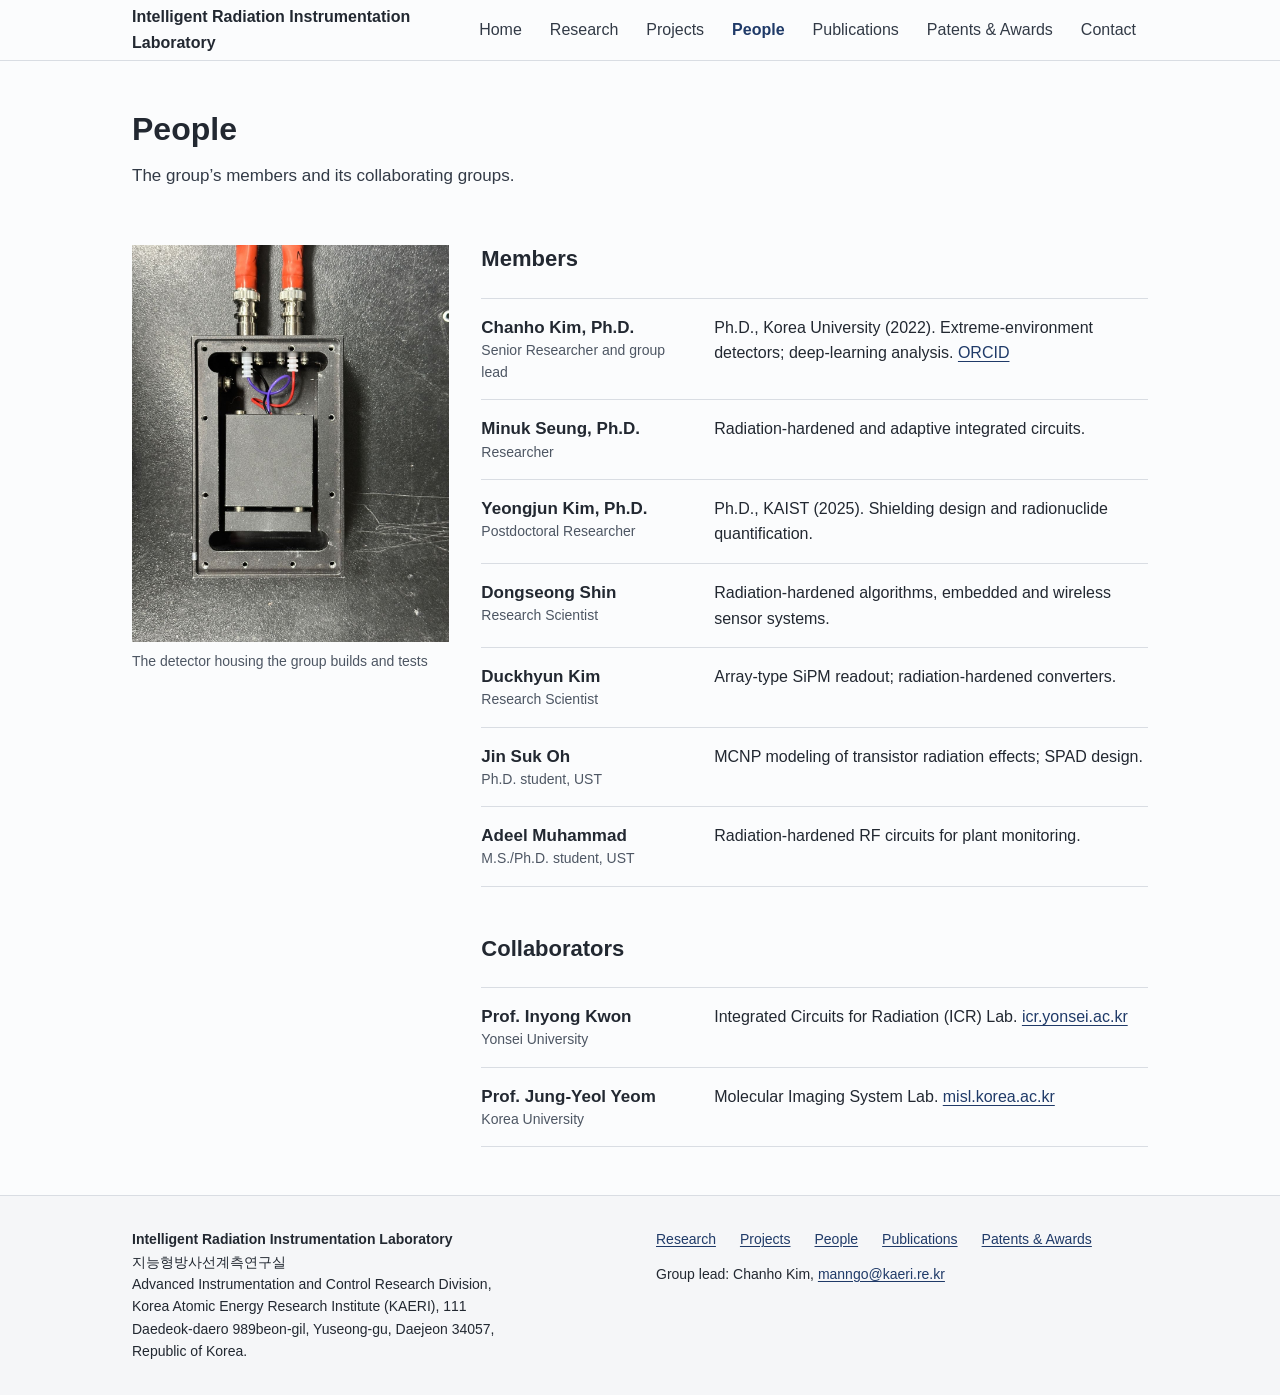
==== people.html @ 73b37523 "Publish Intelligent Radiation Instrumentation Laboratory site" ====
<!doctype html>
<html lang="en">
<head>
<meta charset="utf-8">
<meta name="viewport" content="width=device-width, initial-scale=1">
<title>People | Intelligent Radiation Instrumentation Laboratory</title>
<meta name="description" content="Members and collaborators of the Intelligent Radiation Instrumentation Laboratory at KAERI.">
<link rel="stylesheet" href="inner.css">
</head>
<body>
<a class="skip" href="#main">Skip to content</a>
<header class="nav"><div class="container"><div class="nav__in"><a class="wm" href="index.html" aria-label="Intelligent Radiation Instrumentation Laboratory, home"><span class="wm__s">IRIL</span><span class="wm__l">Intelligent Radiation Instrumentation Laboratory</span></a><details class="menu" open><summary>Menu</summary><ul><li><a href="index.html">Home</a></li><li><a href="research.html">Research</a></li><li><a href="projects.html">Projects</a></li><li><a href="people.html" aria-current="page">People</a></li><li><a href="publications.html">Publications</a></li><li><a href="patents-awards.html">Patents &amp; Awards</a></li><li><a href="contact.html">Contact</a></li></ul></details></div></div></header>
<main id="main">
<section class="pagehead container"><h1>People</h1><p class="lead">The group&rsquo;s members and its collaborating groups.</p></section>
<section class="sec"><div class="container g12">
<figure class="fig a1-4"><div class="slot slot--45" data-slot="detector" data-alt="Detector housing"><img src="assets/detector-box.jpg" width="1080" height="1440" alt="A black aluminum detector housing seen from above with two red-sleeved BNC cables entering at the top" ></div>
<figcaption class="cap">The detector housing the group builds and tests</figcaption></figure>
<div class="b5-12"><h2>Members</h2>
<ul class="rows" style="margin-top: var(--space-lg)">
<li class="person"><div class="r1"><h3>Chanho Kim, Ph.D.</h3><p class="role">Senior Researcher and group lead</p></div><p class="r2">Ph.D., Korea University (2022). Extreme-environment detectors; deep-learning analysis. <a href='https://orcid.org/0000-0003-0146-1960'>ORCID</a></p></li>
<li class="person"><div class="r1"><h3>Minuk Seung, Ph.D.</h3><p class="role">Researcher</p></div><p class="r2">Radiation-hardened and adaptive integrated circuits.</p></li>
<li class="person"><div class="r1"><h3>Yeongjun Kim, Ph.D.</h3><p class="role">Postdoctoral Researcher</p></div><p class="r2">Ph.D., KAIST (2025). Shielding design and radionuclide quantification.</p></li>
<li class="person"><div class="r1"><h3>Dongseong Shin</h3><p class="role">Research Scientist</p></div><p class="r2">Radiation-hardened algorithms, embedded and wireless sensor systems.</p></li>
<li class="person"><div class="r1"><h3>Duckhyun Kim</h3><p class="role">Research Scientist</p></div><p class="r2">Array-type SiPM readout; radiation-hardened converters.</p></li>
<li class="person"><div class="r1"><h3>Jin Suk Oh</h3><p class="role">Ph.D. student, UST</p></div><p class="r2">MCNP modeling of transistor radiation effects; SPAD design.</p></li>
<li class="person"><div class="r1"><h3>Adeel Muhammad</h3><p class="role">M.S./Ph.D. student, UST</p></div><p class="r2">Radiation-hardened RF circuits for plant monitoring.</p></li>
</ul>
<h2 style="margin-top: var(--space-2xl)">Collaborators</h2>
<ul class="rows" style="margin-top: var(--space-lg)">
<li class="person"><div class="r1"><h3>Prof. Inyong Kwon</h3><p class="role">Yonsei University</p></div><p class="r2">Integrated Circuits for Radiation (ICR) Lab. <a href='https://icr.yonsei.ac.kr'>icr.yonsei.ac.kr</a></p></li>
<li class="person"><div class="r1"><h3>Prof. Jung-Yeol Yeom</h3><p class="role">Korea University</p></div><p class="r2">Molecular Imaging System Lab. <a href='http://misl.korea.ac.kr'>misl.korea.ac.kr</a></p></li>
</ul></div></div></section>

</main>
<footer class="foot"><div class="container foot__in"><div><p class="name">Intelligent Radiation Instrumentation Laboratory</p><p lang="ko">지능형방사선계측연구실</p><p>Advanced Instrumentation and Control Research Division, Korea Atomic Energy Research Institute (KAERI), 111 Daedeok-daero 989beon-gil, Yuseong-gu, Daejeon 34057, Republic of Korea.</p></div><div><ul><li><a href="research.html">Research</a></li><li><a href="projects.html">Projects</a></li><li><a href="people.html">People</a></li><li><a href="publications.html">Publications</a></li><li><a href="patents-awards.html">Patents &amp; Awards</a></li></ul><p>Group lead: Chanho Kim, <a href="mailto:manngo@kaeri.re.kr">manngo@kaeri.re.kr</a></p></div></div></footer>
<script src="site.js"></script>

</body>
</html>
---- inner.css ----
/* Hallmark · shape: app screen · genre: modern-minimal · theme: plain university lab page (by request, stamped as app screen because every page is an information page of lists, captions and records) · job: hire · draw: manual
 * Hallmark · exemption: the Floor items on theme, first-screen composition, accent usage and display type are waived by the owner request for a calm, ordinary lab site (light ground, one navy link color, 32px page titles, system sans, no motion, no cards, no shadows, no slogan). Contrast, focus, factual and no-overflow items still hold.
 * Hallmark · exemption: photographs and CAD models are shown in their original color, with no filter or overlay
 * Hallmark · note: the full title of the 2026 paper is a quotation, kept whole in a code element with inherited type so the buzzword check, which cannot be waived, skips a cited title it must not shorten
 * Hallmark · dismissed 58 · the screens of 86 to 125 words are plain list rows, captions and reference text on a lab site the owner wants informative and ordinary, each section is one object with its figure
 * Hallmark · dismissed 77 · the inner pages are short directories of three or four sections by nature, a roster and a contact record, so they hold no landing page sections */
:root {
  color-scheme: light;
  --space-3xs: 2px; --space-2xs: 4px; --space-xs: 8px; --space-sm: 12px; --space-md: 16px; --space-lg: 24px; --space-xl: 32px; --space-2xl: 48px; --space-3xl: 64px; --space-4xl: 96px;
  --text-xs: 0.8125rem; --text-sm: 0.875rem; --text-md: 1rem; --text-lg: 1.125rem; --text-xl: 1.375rem; --text-2xl: 2rem;
  --text-page: 2rem; --text-section: 1.375rem; --text-title: 1.0625rem; --text-lead: 1.0625rem;
  --dur-micro: 0ms;
  --container: 1080px; --gutter: 32px; --gap-columns: 32px; --section-gap: 56px;
  --z-base: 1; --z-dropdown: 100; --z-toast: 500;
  --color-paper: #fbfcfd; --color-paper-2: #f5f6f8; --color-paper-3: #f5f6f8; --color-paper-fit: #fbfcfd;
  --color-ink: #222831; --color-ink-2: #323a46; --color-muted: #4d5663;
  --color-rule: #d9dde3; --color-rule-2: #b9c0ca;
  --color-accent: #1f3a68; --color-focus: #1f3a68;
  --font-display: "Segoe UI", "Helvetica Neue", Arial, "Malgun Gothic", sans-serif; --font-body: var(--font-display);
  --radius-card: 0; --rule-hair: 1px;
}

*, *::before, *::after { box-sizing: border-box; }
html, body { overflow-x: clip; }
body { margin: 0; background: var(--color-paper); color: var(--color-ink); font-family: var(--font-body); font-size: var(--text-md); line-height: 1.6; }
:focus-visible { outline: 2px solid var(--color-focus); outline-offset: 2px; }
a { color: var(--color-accent); text-decoration-thickness: 1px; text-underline-offset: 0.16em; }
h1, h2, h3 { margin: 0; font-family: var(--font-display); font-weight: 600; line-height: 1.3; color: var(--color-ink); overflow-wrap: break-word; min-width: 0; }
h1 { font-size: var(--text-page); } h2 { font-size: var(--text-section); } h3 { font-size: var(--text-title); }
.lead { font-size: var(--text-lead); line-height: 1.55; max-width: 62ch; color: var(--color-ink-2); }
p { margin: 0; }
p:not([class]) { max-width: 70ch; }
img { max-width: 100%; height: auto; display: block; }
[hidden] { display: none !important; }
.container { width: 100%; max-width: var(--container); margin-inline: auto; padding-inline: var(--gutter); }
[data-slot] { position: relative; overflow: hidden; background: var(--color-paper-2); }
[data-slot] > img { position: absolute; inset: 0; width: 100%; height: 100%; object-fit: cover; }
[data-slot].slot--fit { background: var(--color-paper-fit); }
[data-slot].slot--fit > img { object-fit: contain; }
@media (max-width: 40rem) { :root { --gutter: 16px; --gap-columns: 16px; --section-gap: 40px; } }

body { display: flex; flex-direction: column; min-height: 100dvh; }
main { flex: 1; padding-bottom: var(--space-2xl); }
.skip { position: absolute; left: var(--space-md); top: -100px; z-index: var(--z-toast); padding: var(--space-xs) var(--space-md); background: var(--color-paper); border: 1px solid var(--color-accent); }
.skip:focus-visible { top: var(--space-md); }
.g12 { display: grid; grid-template-columns: repeat(12, minmax(0, 1fr)); column-gap: var(--gap-columns); row-gap: var(--space-lg); }
.a1-5 { grid-column: 1 / span 5; } .a1-6 { grid-column: 1 / span 6; } .a1-7 { grid-column: 1 / span 7; } .a1-4 { grid-column: 1 / span 4; }
.b5-12 { grid-column: 5 / -1; } .b6-12 { grid-column: 6 / -1; } .b7-12 { grid-column: 7 / -1; } .b8-12 { grid-column: 8 / -1; }
.v-mid { align-self: start; }
@media (max-width: 50rem) { .g12 > * { grid-column: 1 / -1; } }
.sec { padding-block: var(--section-gap) 0; }
.sec + .sec { border-top: 1px solid var(--color-rule); margin-top: var(--section-gap); }
.band { margin-top: var(--section-gap); border-top: 1px solid var(--color-rule); padding-block: var(--section-gap) 0; }
.head { display: grid; gap: var(--space-sm); align-content: start; }
.pagehead { padding-block: var(--space-2xl) 0; display: grid; gap: var(--space-sm); }
.pagehead + .sec { margin-top: 0; }

.nav { border-bottom: 1px solid var(--color-rule); position: relative; }
.nav__in { display: flex; align-items: center; justify-content: space-between; gap: var(--space-lg); min-height: 60px; }
.wm { font-weight: 600; text-decoration: none; color: var(--color-ink); }
.wm__l { display: none; }
.menu summary { list-style: none; cursor: pointer; min-height: 44px; display: inline-flex; align-items: center; padding-inline: var(--space-md); border: 1px solid var(--color-rule-2); }
.menu summary::-webkit-details-marker { display: none; }
.menu ul { list-style: none; margin: 0; padding: var(--space-xs); position: absolute; right: var(--gutter); left: var(--gutter); top: 100%; z-index: var(--z-dropdown); background: var(--color-paper); border: 1px solid var(--color-rule); }
.menu a { display: flex; align-items: center; min-height: 44px; padding-inline: var(--space-md); text-decoration: none; color: var(--color-ink-2); }
.menu a:hover { text-decoration: underline; }
.menu a[aria-current="page"] { color: var(--color-accent); font-weight: 600; }
@media (min-width: 62rem) {
  .menu summary { display: none; }
  .menu ul { position: static; display: flex; gap: var(--space-2xs); padding: 0; background: none; border: 0; }
  .menu a { padding-inline: var(--space-sm); }
}
@media (min-width: 72rem) { .wm__s { display: none; } .wm__l { display: inline; } }

.t-person { font-weight: 600; color: var(--color-ink); }
.m { font-variant-numeric: tabular-nums; color: var(--color-muted); }
.cap { margin-top: var(--space-xs); font-size: var(--text-sm); color: var(--color-muted); max-width: 62ch; }
.actions { display: flex; flex-wrap: wrap; gap: var(--space-sm); }

.hero { padding-block: var(--space-2xl) 0; }
.hero__grid { display: grid; grid-template-columns: minmax(0, 5fr) minmax(0, 6fr); gap: var(--space-2xl); align-items: start; }
.hero__text { display: grid; gap: var(--space-md); }
.hero__aff { color: var(--color-muted); }
@media (max-width: 50rem) { .hero__grid { grid-template-columns: minmax(0, 1fr); gap: var(--space-lg); } }
.slot { aspect-ratio: 4 / 3; }
.slot--45 { aspect-ratio: 4 / 5; }
.slot--wide { aspect-ratio: 16 / 7; }
.fig { margin: 0; min-width: 0; }
.chart { margin: 0; border: 1px solid var(--color-rule); padding: var(--space-md); background: var(--color-paper); }

.panels { display: grid; grid-template-columns: repeat(6, minmax(0, 1fr)); gap: var(--space-lg) var(--gap-columns); }
.panels > * { grid-column: span 2; display: grid; gap: var(--space-2xs); align-content: start; }
.panels--2 > * { grid-column: span 3; }
.panels--1 { grid-template-columns: minmax(0, 1fr); }
.panels--1 > * { grid-column: auto; }
.panels > .w3 { grid-column: span 3; }
@media (max-width: 50rem) { .panels > *, .panels > .w3 { grid-column: 1 / -1; } }

.rows { list-style: none; margin: 0; padding: 0; border-top: 1px solid var(--color-rule); }
.rows > li { display: grid; grid-template-columns: repeat(12, minmax(0, 1fr)); column-gap: var(--gap-columns); row-gap: var(--space-2xs); padding-block: var(--space-md); border-bottom: 1px solid var(--color-rule); align-items: baseline; }
.rows .r1 { grid-column: 1 / span 6; } .rows .r2 { grid-column: 7 / span 3; } .rows .r3 { grid-column: 10 / -1; }
@media (max-width: 50rem) { .rows > li > * { grid-column: 1 / -1 !important; } }
.person .r1 { grid-column: 1 / span 4; } .person .r2 { grid-column: 5 / span 8; }
.role { font-size: var(--text-sm); color: var(--color-muted); }

.trail { list-style: none; margin: 0; padding: 0; display: grid; gap: var(--space-md); }
.trail > li { display: grid; grid-template-columns: 6rem minmax(0, 1fr); gap: var(--space-md); }
@media (max-width: 40rem) { .trail > li { grid-template-columns: minmax(0, 1fr); gap: var(--space-3xs); } }
.trail p { max-width: 70ch; }

.facts { margin: 0; display: grid; }
.facts > div { display: grid; grid-template-columns: 8rem minmax(0, 1fr); gap: var(--space-md); padding-block: var(--space-xs); border-top: 1px solid var(--color-rule); }
.facts dt { font-size: var(--text-sm); color: var(--color-muted); }
.facts dd { margin: 0; }
.proj { display: grid; gap: var(--space-md); align-content: start; }
.reading { font-size: var(--text-xl); font-weight: 600; }
.unit { margin-left: var(--space-xs); font-size: var(--text-sm); color: var(--color-muted); }
@media (max-width: 40rem) { .facts > div { grid-template-columns: minmax(0, 1fr); gap: 0; } }
.pl { list-style: none; margin: 0; padding: 0; display: grid; gap: var(--space-xs); }
.pl li { display: grid; grid-template-columns: 3.5rem minmax(0, 1fr); gap: var(--space-sm); }

.tbl { width: 100%; border-collapse: collapse; }
.tbl th { text-align: left; font-size: var(--text-sm); font-weight: 600; color: var(--color-muted); padding: var(--space-xs) var(--space-md) var(--space-xs) 0; border-bottom: 1px solid var(--color-rule-2); }
.tbl td { padding: var(--space-sm) var(--space-md) var(--space-sm) 0; border-bottom: 1px solid var(--color-rule); vertical-align: top; }
@media (max-width: 50rem) { .tbl, .tbl tbody, .tbl tr, .tbl td { display: block; } .tbl thead { display: none; } .tbl tr { padding-block: var(--space-sm); border-bottom: 1px solid var(--color-rule); } .tbl td { border: 0; padding: var(--space-3xs) 0; } .tbl td[data-l]::before { content: attr(data-l) ": "; color: var(--color-muted); font-size: var(--text-sm); } }
.yr { display: grid; grid-template-columns: 5rem minmax(0, 1fr); gap: var(--space-lg); padding-block: var(--space-md); border-top: 1px solid var(--color-rule); }
.yr ul { list-style: none; margin: 0; padding: 0; display: grid; gap: var(--space-sm); }
.yr li { max-width: 80ch; }
@media (max-width: 40rem) { .yr { grid-template-columns: minmax(0, 1fr); gap: var(--space-2xs); } }
.sub { margin-top: var(--space-3xl); }
.sub:first-child { margin-top: 0; }
.sub h2 { margin-bottom: var(--space-md); }

.foot { border-top: 1px solid var(--color-rule); background: var(--color-paper-2); padding-block: var(--space-xl); font-size: var(--text-sm); }
.foot__in { display: grid; grid-template-columns: minmax(0, 1fr) minmax(0, 1fr); gap: var(--space-xl); }
.foot p { max-width: 50ch; }
.foot ul { list-style: none; margin: 0 0 var(--space-sm); padding: 0; display: flex; flex-wrap: wrap; gap: var(--space-2xs) var(--space-lg); }
.foot .name { font-weight: 600; color: var(--color-ink); }
@media (max-width: 50rem) { .foot__in { grid-template-columns: minmax(0, 1fr); } }
code { font: inherit; color: inherit; }
.slot--tall { aspect-ratio: 3 / 4; }
.menu a { white-space: nowrap; }
.wm { min-width: 0; }
h1, h2, h3 { text-wrap: balance; }
::selection { background: var(--color-rule); }
html { scrollbar-color: var(--color-rule-2) var(--color-paper); }
a:active, .menu summary:active { color: var(--color-ink); }
[data-slot].slot--fit { background: var(--color-paper); } [data-slot].slot--fit > img { mix-blend-mode: multiply; }
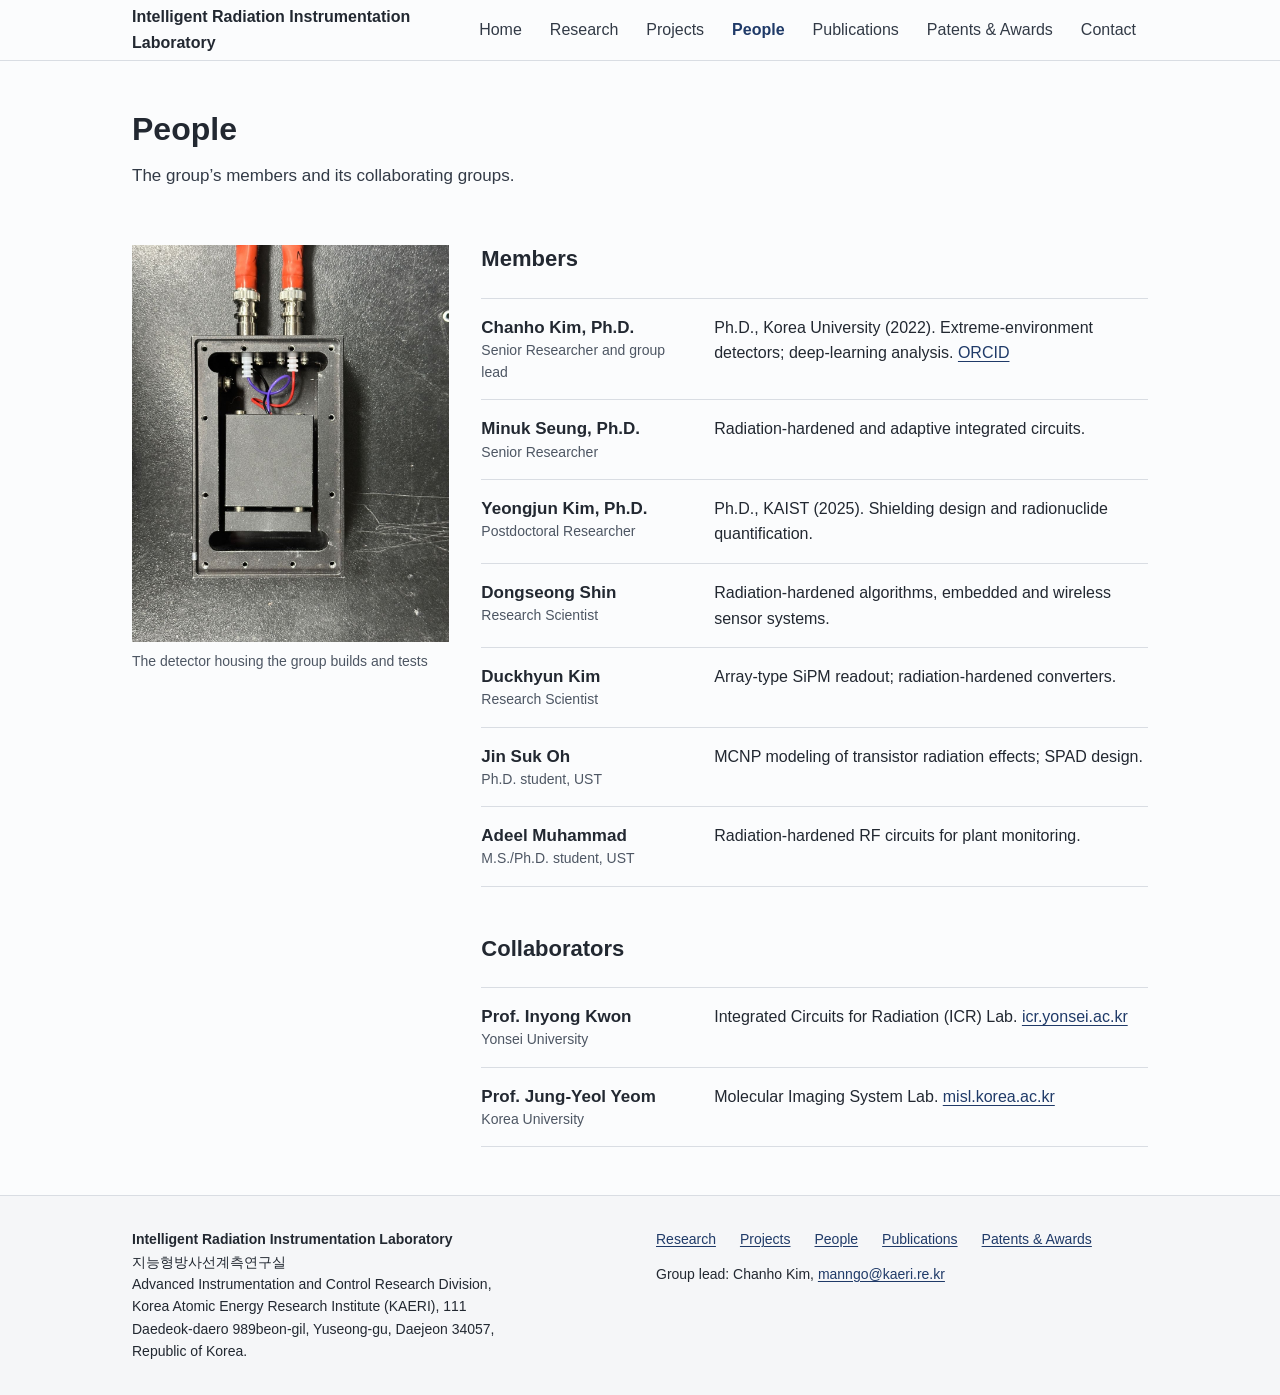
==== commit edb40499: "Update member title" ====
--- a/people.html
+++ b/people.html
@@ -18,7 +18,7 @@
 <div class="b5-12"><h2>Members</h2>
 <ul class="rows" style="margin-top: var(--space-lg)">
 <li class="person"><div class="r1"><h3>Chanho Kim, Ph.D.</h3><p class="role">Senior Researcher and group lead</p></div><p class="r2">Ph.D., Korea University (2022). Extreme-environment detectors; deep-learning analysis. <a href='https://orcid.org/0000-0003-0146-1960'>ORCID</a></p></li>
-<li class="person"><div class="r1"><h3>Minuk Seung, Ph.D.</h3><p class="role">Researcher</p></div><p class="r2">Radiation-hardened and adaptive integrated circuits.</p></li>
+<li class="person"><div class="r1"><h3>Minuk Seung, Ph.D.</h3><p class="role">Senior Researcher</p></div><p class="r2">Radiation-hardened and adaptive integrated circuits.</p></li>
 <li class="person"><div class="r1"><h3>Yeongjun Kim, Ph.D.</h3><p class="role">Postdoctoral Researcher</p></div><p class="r2">Ph.D., KAIST (2025). Shielding design and radionuclide quantification.</p></li>
 <li class="person"><div class="r1"><h3>Dongseong Shin</h3><p class="role">Research Scientist</p></div><p class="r2">Radiation-hardened algorithms, embedded and wireless sensor systems.</p></li>
 <li class="person"><div class="r1"><h3>Duckhyun Kim</h3><p class="role">Research Scientist</p></div><p class="r2">Array-type SiPM readout; radiation-hardened converters.</p></li>
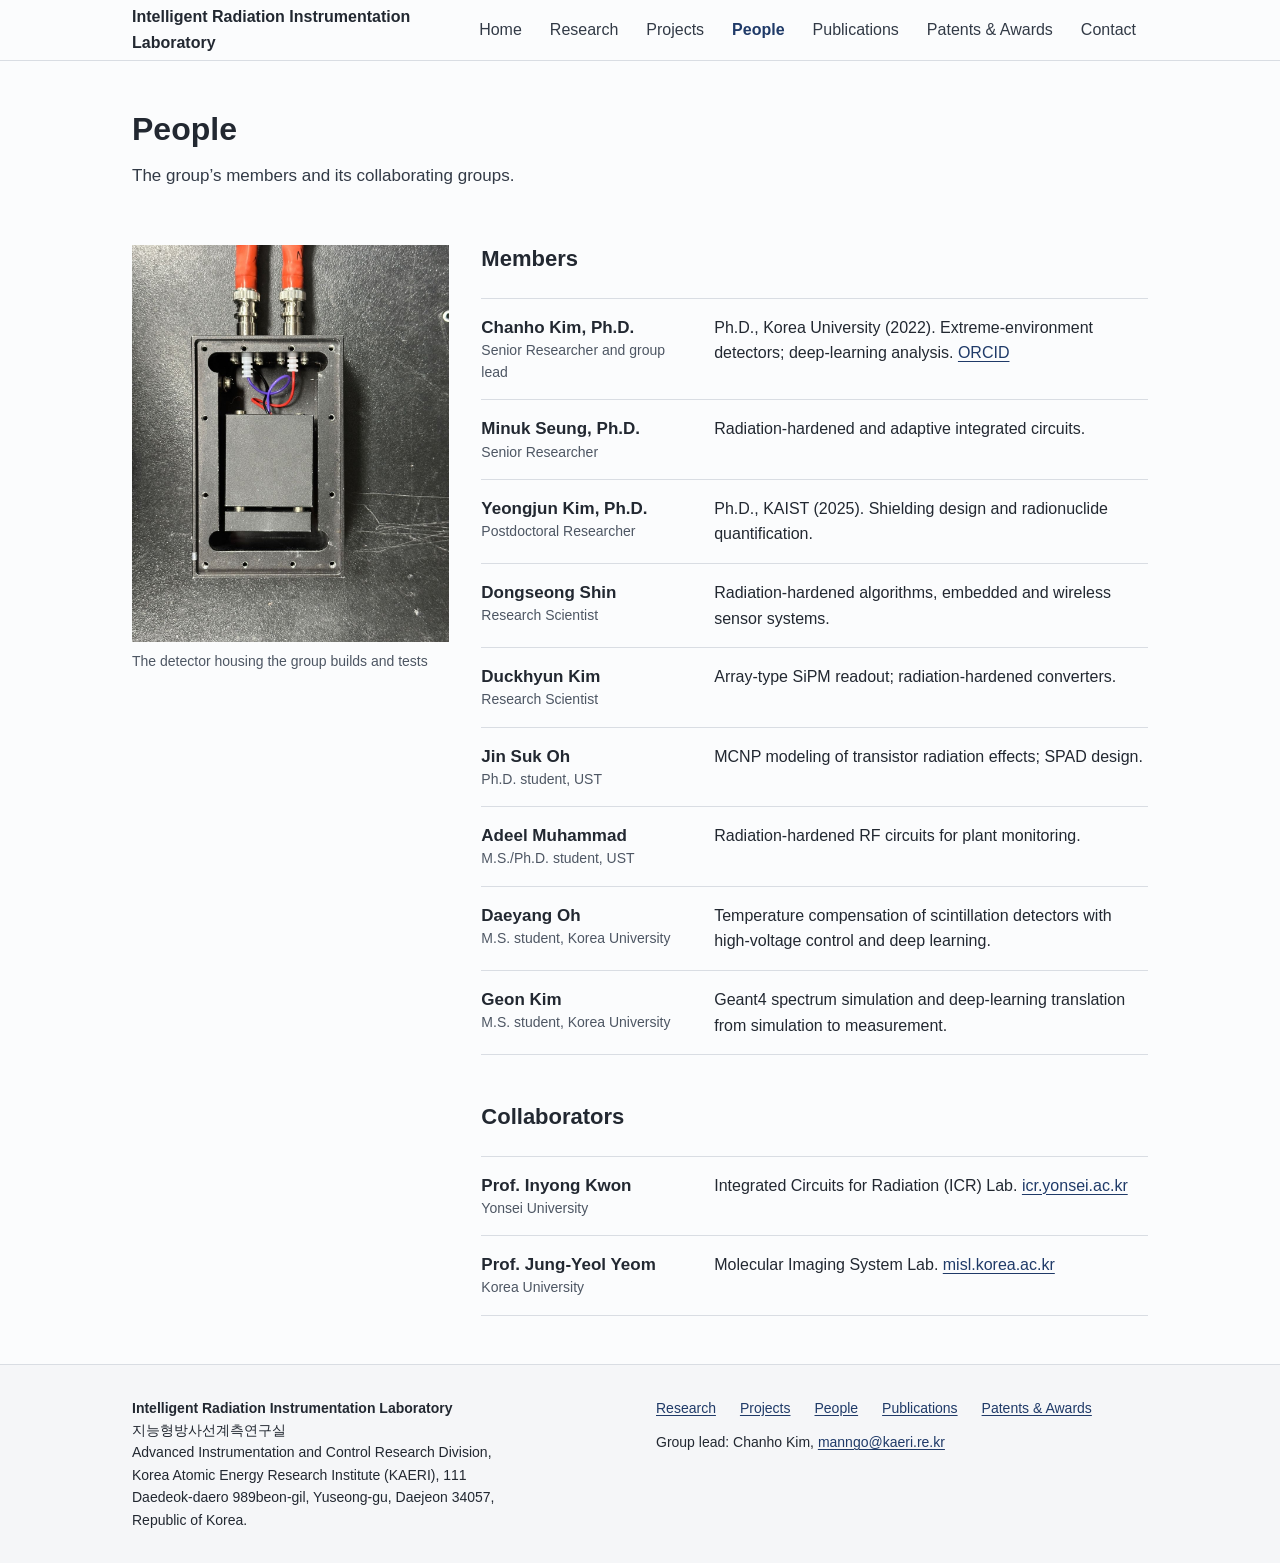
==== commit 4e17ac00: "Add graduate students" ====
--- a/people.html
+++ b/people.html
@@ -24,6 +24,8 @@
 <li class="person"><div class="r1"><h3>Duckhyun Kim</h3><p class="role">Research Scientist</p></div><p class="r2">Array-type SiPM readout; radiation-hardened converters.</p></li>
 <li class="person"><div class="r1"><h3>Jin Suk Oh</h3><p class="role">Ph.D. student, UST</p></div><p class="r2">MCNP modeling of transistor radiation effects; SPAD design.</p></li>
 <li class="person"><div class="r1"><h3>Adeel Muhammad</h3><p class="role">M.S./Ph.D. student, UST</p></div><p class="r2">Radiation-hardened RF circuits for plant monitoring.</p></li>
+<li class="person"><div class="r1"><h3>Daeyang Oh</h3><p class="role">M.S. student, Korea University</p></div><p class="r2">Temperature compensation of scintillation detectors with high-voltage control and deep learning.</p></li>
+<li class="person"><div class="r1"><h3>Geon Kim</h3><p class="role">M.S. student, Korea University</p></div><p class="r2">Geant4 spectrum simulation and deep-learning translation from simulation to measurement.</p></li>
 </ul>
 <h2 style="margin-top: var(--space-2xl)">Collaborators</h2>
 <ul class="rows" style="margin-top: var(--space-lg)">
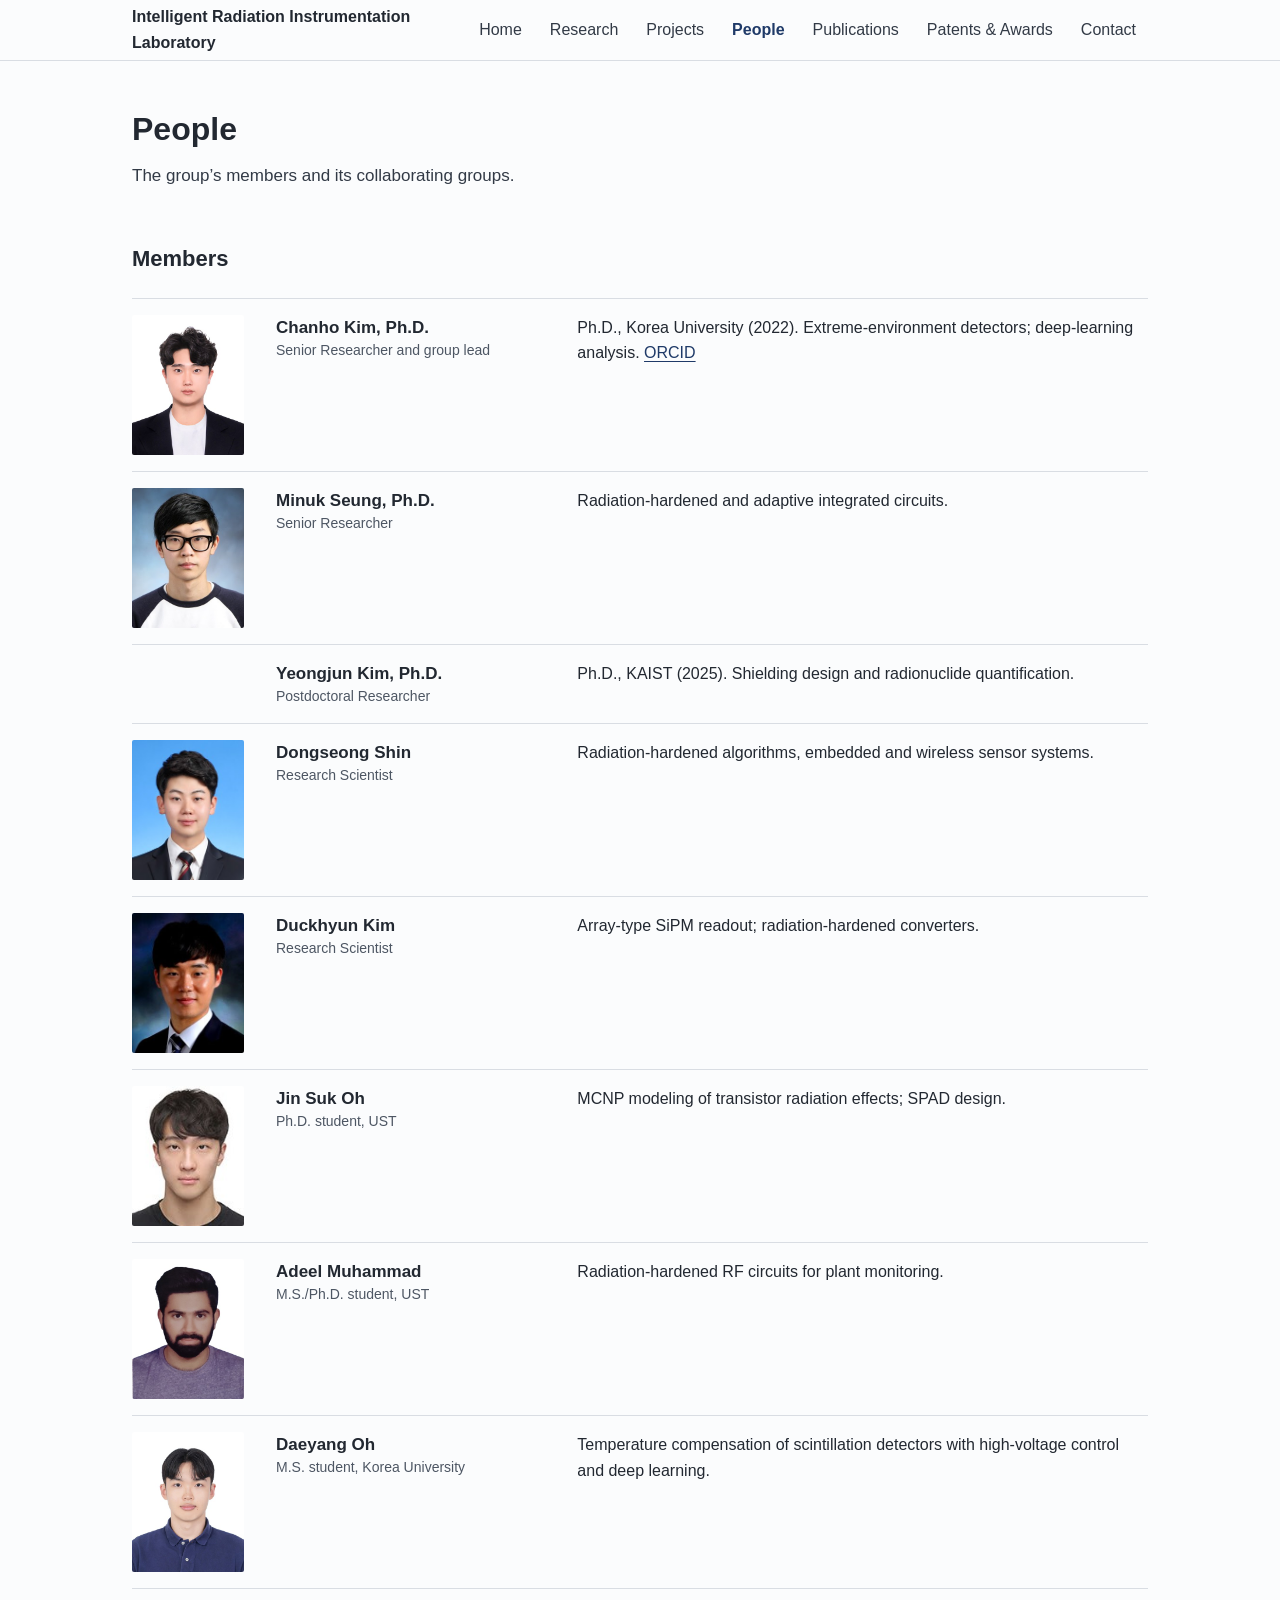
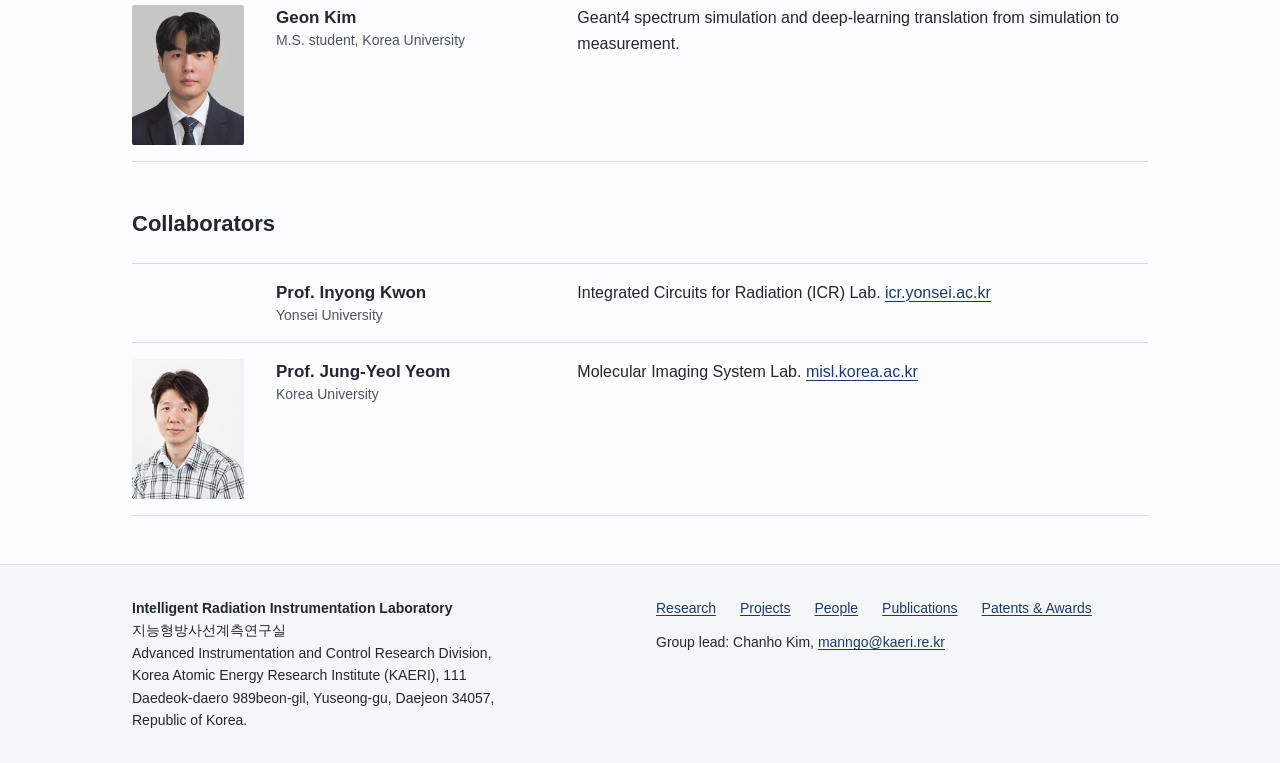
==== commit 022251dd: "Add member photos and enclosure photograph" ====
--- a/people.html
+++ b/people.html
@@ -13,24 +13,22 @@
 <main id="main">
 <section class="pagehead container"><h1>People</h1><p class="lead">The group&rsquo;s members and its collaborating groups.</p></section>
 <section class="sec"><div class="container g12">
-<figure class="fig a1-4"><div class="slot slot--45" data-slot="detector" data-alt="Detector housing"><img src="assets/detector-box.jpg" width="1080" height="1440" alt="A black aluminum detector housing seen from above with two red-sleeved BNC cables entering at the top" ></div>
-<figcaption class="cap">The detector housing the group builds and tests</figcaption></figure>
-<div class="b5-12"><h2>Members</h2>
+<div class="a1-12"><h2>Members</h2>
 <ul class="rows" style="margin-top: var(--space-lg)">
-<li class="person"><div class="r1"><h3>Chanho Kim, Ph.D.</h3><p class="role">Senior Researcher and group lead</p></div><p class="r2">Ph.D., Korea University (2022). Extreme-environment detectors; deep-learning analysis. <a href='https://orcid.org/0000-0003-0146-1960'>ORCID</a></p></li>
-<li class="person"><div class="r1"><h3>Minuk Seung, Ph.D.</h3><p class="role">Senior Researcher</p></div><p class="r2">Radiation-hardened and adaptive integrated circuits.</p></li>
-<li class="person"><div class="r1"><h3>Yeongjun Kim, Ph.D.</h3><p class="role">Postdoctoral Researcher</p></div><p class="r2">Ph.D., KAIST (2025). Shielding design and radionuclide quantification.</p></li>
-<li class="person"><div class="r1"><h3>Dongseong Shin</h3><p class="role">Research Scientist</p></div><p class="r2">Radiation-hardened algorithms, embedded and wireless sensor systems.</p></li>
-<li class="person"><div class="r1"><h3>Duckhyun Kim</h3><p class="role">Research Scientist</p></div><p class="r2">Array-type SiPM readout; radiation-hardened converters.</p></li>
-<li class="person"><div class="r1"><h3>Jin Suk Oh</h3><p class="role">Ph.D. student, UST</p></div><p class="r2">MCNP modeling of transistor radiation effects; SPAD design.</p></li>
-<li class="person"><div class="r1"><h3>Adeel Muhammad</h3><p class="role">M.S./Ph.D. student, UST</p></div><p class="r2">Radiation-hardened RF circuits for plant monitoring.</p></li>
-<li class="person"><div class="r1"><h3>Daeyang Oh</h3><p class="role">M.S. student, Korea University</p></div><p class="r2">Temperature compensation of scintillation detectors with high-voltage control and deep learning.</p></li>
-<li class="person"><div class="r1"><h3>Geon Kim</h3><p class="role">M.S. student, Korea University</p></div><p class="r2">Geant4 spectrum simulation and deep-learning translation from simulation to measurement.</p></li>
+<li class="person"><img class="pph" src="assets/people/chanho-kim.jpg" alt="Portrait of Chanho Kim, Ph.D." loading="lazy"><div class="pbody"><div class="r1"><h3>Chanho Kim, Ph.D.</h3><p class="role">Senior Researcher and group lead</p></div><p class="r2">Ph.D., Korea University (2022). Extreme-environment detectors; deep-learning analysis. <a href='https://orcid.org/0000-0003-0146-1960'>ORCID</a></p></div></li>
+<li class="person"><img class="pph" src="assets/people/minuk-seung.jpg" alt="Portrait of Minuk Seung, Ph.D." loading="lazy"><div class="pbody"><div class="r1"><h3>Minuk Seung, Ph.D.</h3><p class="role">Senior Researcher</p></div><p class="r2">Radiation-hardened and adaptive integrated circuits.</p></div></li>
+<li class="person"><span class="pph"></span><div class="pbody"><div class="r1"><h3>Yeongjun Kim, Ph.D.</h3><p class="role">Postdoctoral Researcher</p></div><p class="r2">Ph.D., KAIST (2025). Shielding design and radionuclide quantification.</p></div></li>
+<li class="person"><img class="pph" src="assets/people/dongseong-shin.jpg" alt="Portrait of Dongseong Shin" loading="lazy"><div class="pbody"><div class="r1"><h3>Dongseong Shin</h3><p class="role">Research Scientist</p></div><p class="r2">Radiation-hardened algorithms, embedded and wireless sensor systems.</p></div></li>
+<li class="person"><img class="pph" src="assets/people/duckhyun-kim.jpg" alt="Portrait of Duckhyun Kim" loading="lazy"><div class="pbody"><div class="r1"><h3>Duckhyun Kim</h3><p class="role">Research Scientist</p></div><p class="r2">Array-type SiPM readout; radiation-hardened converters.</p></div></li>
+<li class="person"><img class="pph" src="assets/people/jinsuk-oh.jpg" alt="Portrait of Jin Suk Oh" loading="lazy"><div class="pbody"><div class="r1"><h3>Jin Suk Oh</h3><p class="role">Ph.D. student, UST</p></div><p class="r2">MCNP modeling of transistor radiation effects; SPAD design.</p></div></li>
+<li class="person"><img class="pph" src="assets/people/adeel-muhammad.jpg" alt="Portrait of Adeel Muhammad" loading="lazy"><div class="pbody"><div class="r1"><h3>Adeel Muhammad</h3><p class="role">M.S./Ph.D. student, UST</p></div><p class="r2">Radiation-hardened RF circuits for plant monitoring.</p></div></li>
+<li class="person"><img class="pph" src="assets/people/daeyang-oh.jpg" alt="Portrait of Daeyang Oh" loading="lazy"><div class="pbody"><div class="r1"><h3>Daeyang Oh</h3><p class="role">M.S. student, Korea University</p></div><p class="r2">Temperature compensation of scintillation detectors with high-voltage control and deep learning.</p></div></li>
+<li class="person"><img class="pph" src="assets/people/geon-kim.jpg" alt="Portrait of Geon Kim" loading="lazy"><div class="pbody"><div class="r1"><h3>Geon Kim</h3><p class="role">M.S. student, Korea University</p></div><p class="r2">Geant4 spectrum simulation and deep-learning translation from simulation to measurement.</p></div></li>
 </ul>
 <h2 style="margin-top: var(--space-2xl)">Collaborators</h2>
 <ul class="rows" style="margin-top: var(--space-lg)">
-<li class="person"><div class="r1"><h3>Prof. Inyong Kwon</h3><p class="role">Yonsei University</p></div><p class="r2">Integrated Circuits for Radiation (ICR) Lab. <a href='https://icr.yonsei.ac.kr'>icr.yonsei.ac.kr</a></p></li>
-<li class="person"><div class="r1"><h3>Prof. Jung-Yeol Yeom</h3><p class="role">Korea University</p></div><p class="r2">Molecular Imaging System Lab. <a href='http://misl.korea.ac.kr'>misl.korea.ac.kr</a></p></li>
+<li class="person"><span class="pph"></span><div class="pbody"><div class="r1"><h3>Prof. Inyong Kwon</h3><p class="role">Yonsei University</p></div><p class="r2">Integrated Circuits for Radiation (ICR) Lab. <a href='https://icr.yonsei.ac.kr'>icr.yonsei.ac.kr</a></p></div></li>
+<li class="person"><img class="pph" src="assets/people/jungyeol-yeom.jpg" alt="Portrait of Prof. Jung-Yeol Yeom" loading="lazy"><div class="pbody"><div class="r1"><h3>Prof. Jung-Yeol Yeom</h3><p class="role">Korea University</p></div><p class="r2">Molecular Imaging System Lab. <a href='http://misl.korea.ac.kr'>misl.korea.ac.kr</a></p></div></li>
 </ul></div></div></section>
 
 </main>
--- a/inner.css
+++ b/inner.css
@@ -44,7 +44,7 @@
 .skip { position: absolute; left: var(--space-md); top: -100px; z-index: var(--z-toast); padding: var(--space-xs) var(--space-md); background: var(--color-paper); border: 1px solid var(--color-accent); }
 .skip:focus-visible { top: var(--space-md); }
 .g12 { display: grid; grid-template-columns: repeat(12, minmax(0, 1fr)); column-gap: var(--gap-columns); row-gap: var(--space-lg); }
-.a1-5 { grid-column: 1 / span 5; } .a1-6 { grid-column: 1 / span 6; } .a1-7 { grid-column: 1 / span 7; } .a1-4 { grid-column: 1 / span 4; }
+.a1-5 { grid-column: 1 / span 5; } .a1-6 { grid-column: 1 / span 6; } .a1-7 { grid-column: 1 / span 7; } .a1-4 { grid-column: 1 / span 4; } .a1-12 { grid-column: 1 / -1; }
 .b5-12 { grid-column: 5 / -1; } .b6-12 { grid-column: 6 / -1; } .b7-12 { grid-column: 7 / -1; } .b8-12 { grid-column: 8 / -1; }
 .v-mid { align-self: start; }
 @media (max-width: 50rem) { .g12 > * { grid-column: 1 / -1; } }
@@ -84,6 +84,8 @@
 @media (max-width: 50rem) { .hero__grid { grid-template-columns: minmax(0, 1fr); gap: var(--space-lg); } }
 .slot { aspect-ratio: 4 / 3; }
 .slot--45 { aspect-ratio: 4 / 5; }
+.slot--sq { aspect-ratio: 1 / 1; }
+.pair { display: grid; grid-template-columns: repeat(2, minmax(0, 1fr)); gap: var(--gap-columns); }
 .slot--wide { aspect-ratio: 16 / 7; }
 .fig { margin: 0; min-width: 0; }
 .chart { margin: 0; border: 1px solid var(--color-rule); padding: var(--space-md); background: var(--color-paper); }
@@ -100,7 +102,12 @@
 .rows > li { display: grid; grid-template-columns: repeat(12, minmax(0, 1fr)); column-gap: var(--gap-columns); row-gap: var(--space-2xs); padding-block: var(--space-md); border-bottom: 1px solid var(--color-rule); align-items: baseline; }
 .rows .r1 { grid-column: 1 / span 6; } .rows .r2 { grid-column: 7 / span 3; } .rows .r3 { grid-column: 10 / -1; }
 @media (max-width: 50rem) { .rows > li > * { grid-column: 1 / -1 !important; } }
+.rows > li.person { display: grid; grid-template-columns: 7rem minmax(0, 1fr); align-items: start; }
+.pph { display: block; width: 7rem; aspect-ratio: 4 / 5; object-fit: cover; border-radius: 2px; background: var(--color-paper-2); }
+span.pph { background: none; aspect-ratio: auto; height: 0; }
+.pbody { display: grid; grid-template-columns: repeat(12, minmax(0, 1fr)); column-gap: var(--gap-columns); row-gap: var(--space-2xs); align-items: baseline; }
 .person .r1 { grid-column: 1 / span 4; } .person .r2 { grid-column: 5 / span 8; }
+@media (max-width: 50rem) { .rows > li.person { grid-template-columns: 5rem minmax(0, 1fr); } .pph { width: 5rem; } .rows > li.person > * { grid-column: auto !important; } .pbody > * { grid-column: 1 / -1 !important; } }
 .role { font-size: var(--text-sm); color: var(--color-muted); }
 
 .trail { list-style: none; margin: 0; padding: 0; display: grid; gap: var(--space-md); }
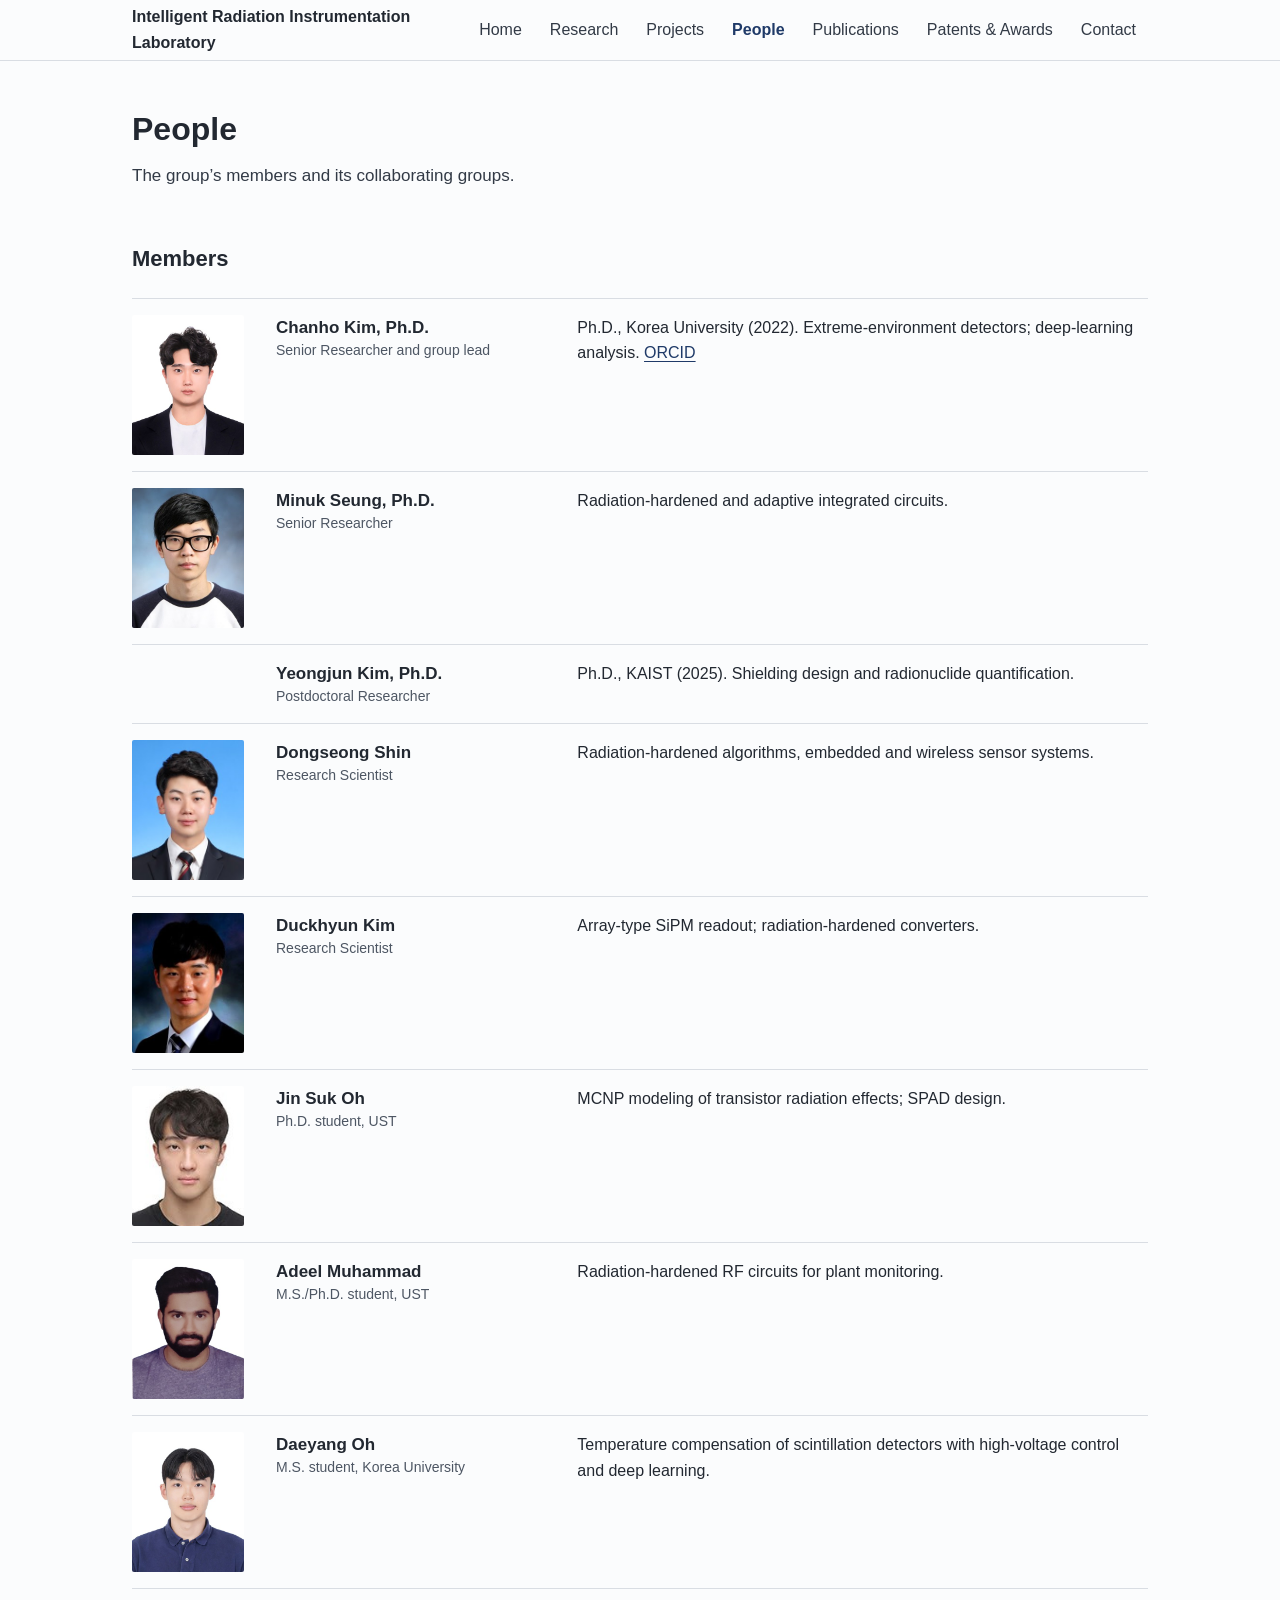
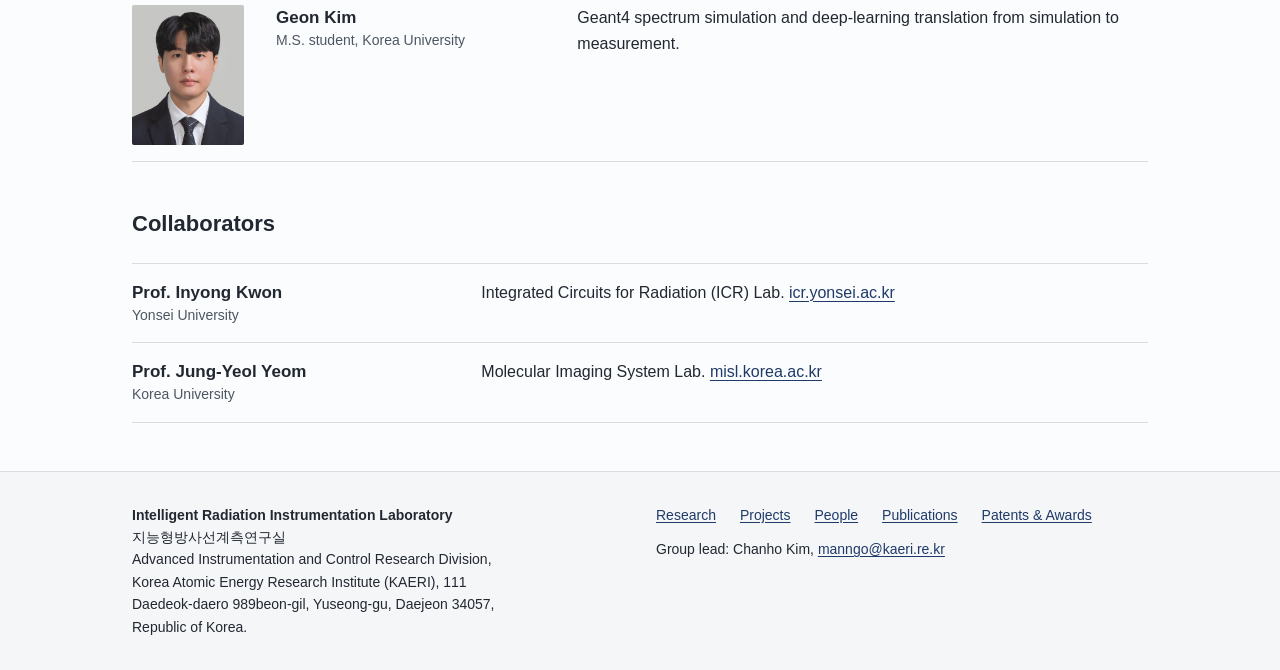
==== commit 411cd9c1: "Collaborators as text only" ====
--- a/people.html
+++ b/people.html
@@ -27,8 +27,8 @@
 </ul>
 <h2 style="margin-top: var(--space-2xl)">Collaborators</h2>
 <ul class="rows" style="margin-top: var(--space-lg)">
-<li class="person"><span class="pph"></span><div class="pbody"><div class="r1"><h3>Prof. Inyong Kwon</h3><p class="role">Yonsei University</p></div><p class="r2">Integrated Circuits for Radiation (ICR) Lab. <a href='https://icr.yonsei.ac.kr'>icr.yonsei.ac.kr</a></p></div></li>
-<li class="person"><img class="pph" src="assets/people/jungyeol-yeom.jpg" alt="Portrait of Prof. Jung-Yeol Yeom" loading="lazy"><div class="pbody"><div class="r1"><h3>Prof. Jung-Yeol Yeom</h3><p class="role">Korea University</p></div><p class="r2">Molecular Imaging System Lab. <a href='http://misl.korea.ac.kr'>misl.korea.ac.kr</a></p></div></li>
+<li class="person person--plain"><div class="pbody"><div class="r1"><h3>Prof. Inyong Kwon</h3><p class="role">Yonsei University</p></div><p class="r2">Integrated Circuits for Radiation (ICR) Lab. <a href='https://icr.yonsei.ac.kr'>icr.yonsei.ac.kr</a></p></div></li>
+<li class="person person--plain"><div class="pbody"><div class="r1"><h3>Prof. Jung-Yeol Yeom</h3><p class="role">Korea University</p></div><p class="r2">Molecular Imaging System Lab. <a href='http://misl.korea.ac.kr'>misl.korea.ac.kr</a></p></div></li>
 </ul></div></div></section>
 
 </main>
--- a/inner.css
+++ b/inner.css
@@ -105,6 +105,7 @@
 .rows > li.person { display: grid; grid-template-columns: 7rem minmax(0, 1fr); align-items: start; }
 .pph { display: block; width: 7rem; aspect-ratio: 4 / 5; object-fit: cover; border-radius: 2px; background: var(--color-paper-2); }
 span.pph { background: none; aspect-ratio: auto; height: 0; }
+.rows > li.person.person--plain { grid-template-columns: minmax(0, 1fr); }
 .pbody { display: grid; grid-template-columns: repeat(12, minmax(0, 1fr)); column-gap: var(--gap-columns); row-gap: var(--space-2xs); align-items: baseline; }
 .person .r1 { grid-column: 1 / span 4; } .person .r2 { grid-column: 5 / span 8; }
 @media (max-width: 50rem) { .rows > li.person { grid-template-columns: 5rem minmax(0, 1fr); } .pph { width: 5rem; } .rows > li.person > * { grid-column: auto !important; } .pbody > * { grid-column: 1 / -1 !important; } }
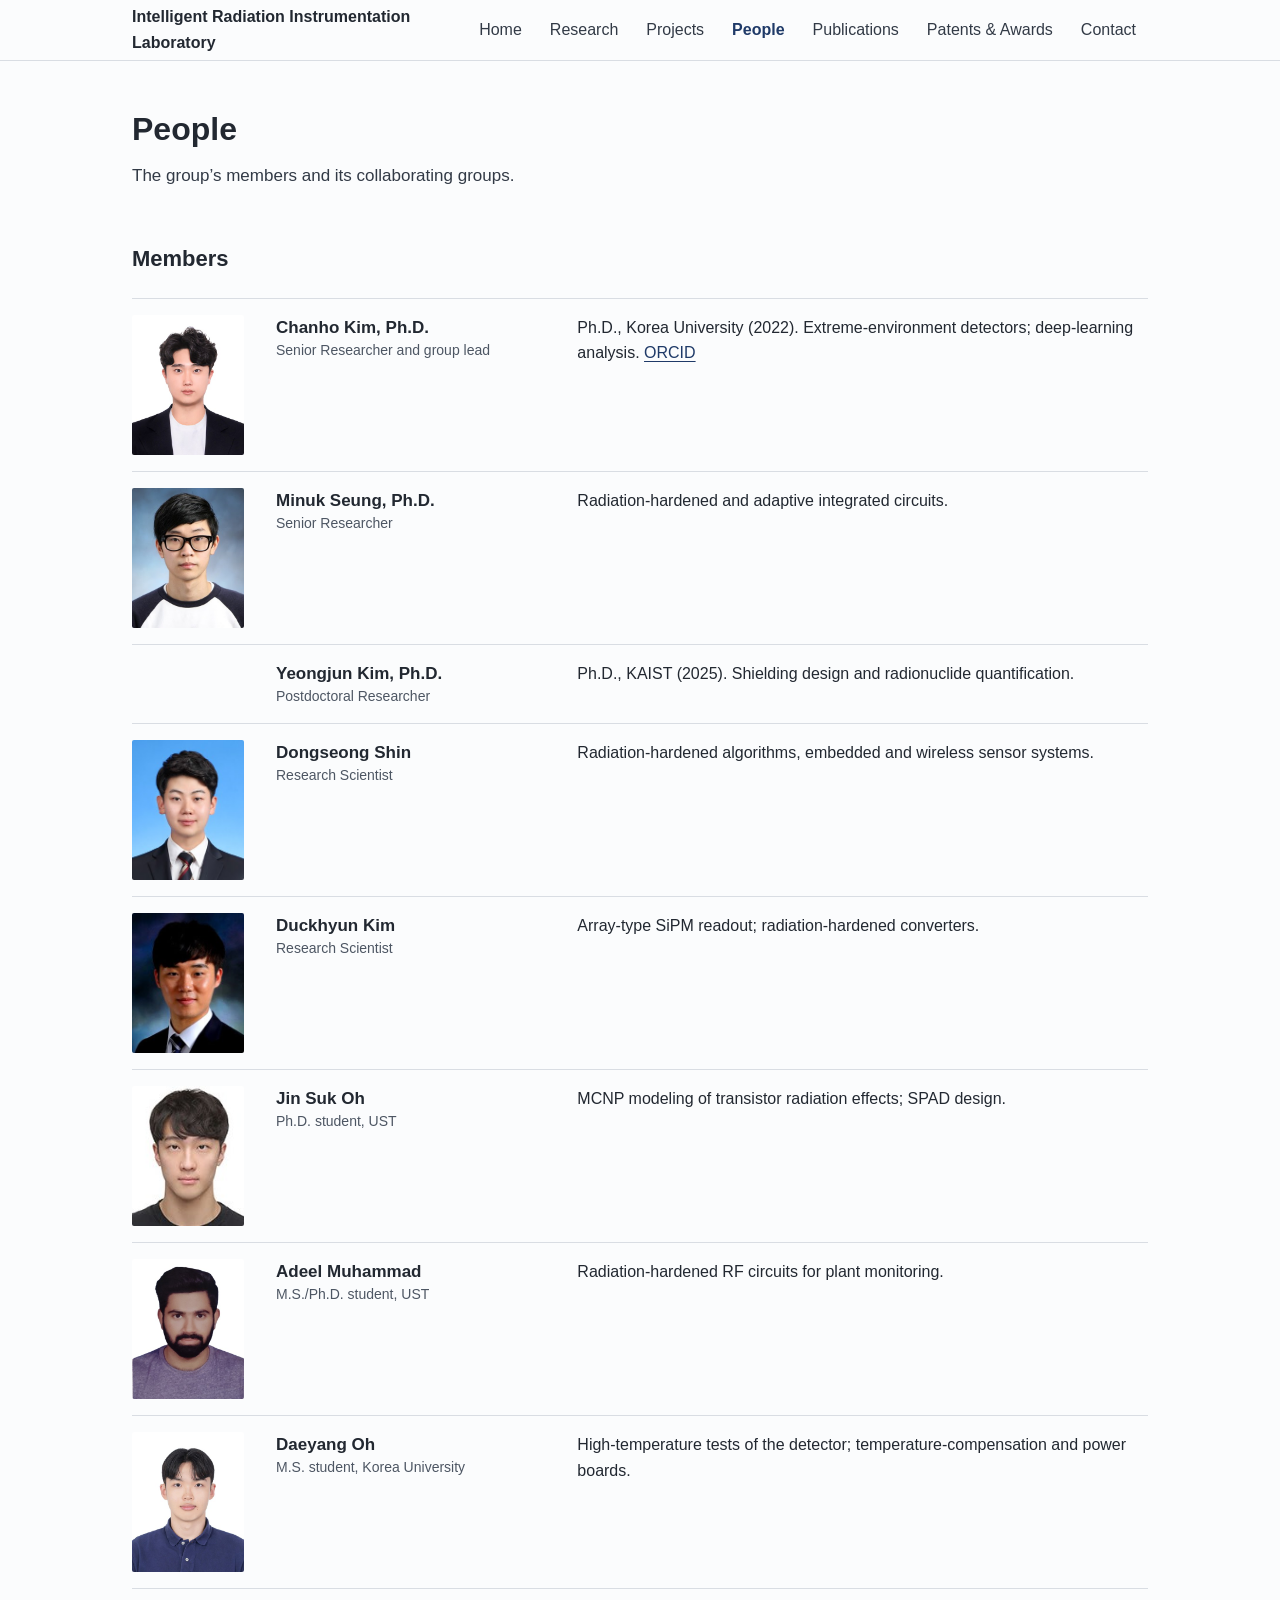
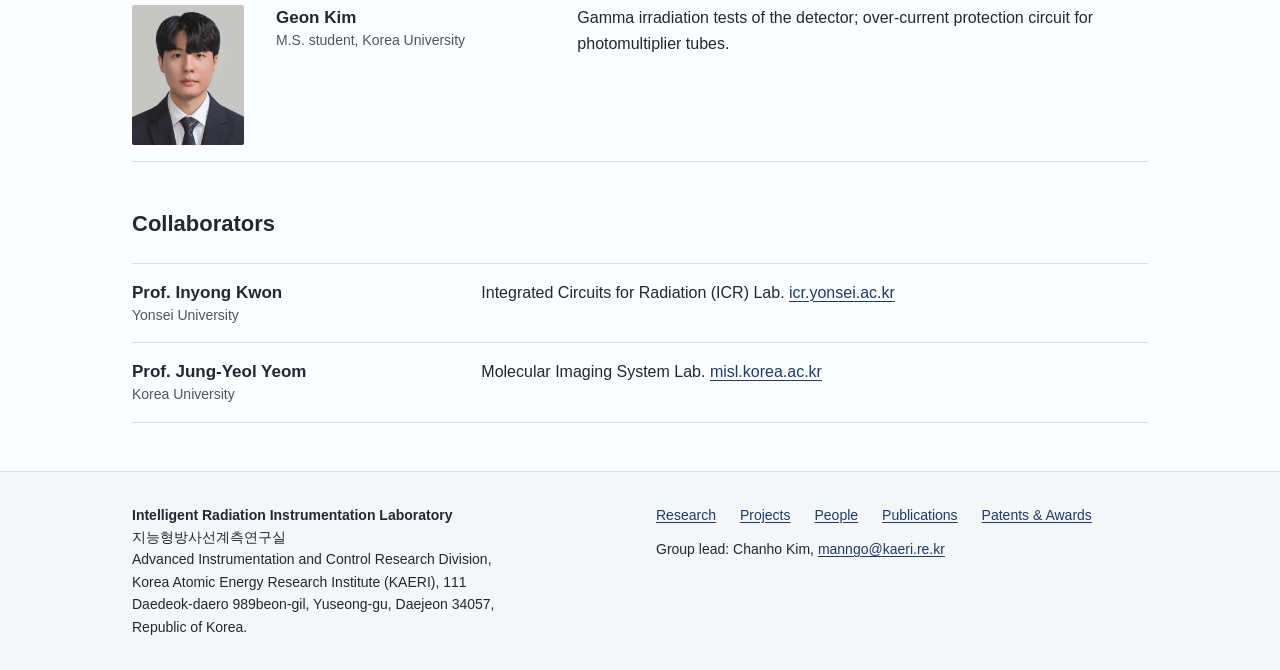
==== commit d0dda932: "Update student descriptions" ====
--- a/people.html
+++ b/people.html
@@ -22,8 +22,8 @@
 <li class="person"><img class="pph" src="assets/people/duckhyun-kim.jpg" alt="Portrait of Duckhyun Kim" loading="lazy"><div class="pbody"><div class="r1"><h3>Duckhyun Kim</h3><p class="role">Research Scientist</p></div><p class="r2">Array-type SiPM readout; radiation-hardened converters.</p></div></li>
 <li class="person"><img class="pph" src="assets/people/jinsuk-oh.jpg" alt="Portrait of Jin Suk Oh" loading="lazy"><div class="pbody"><div class="r1"><h3>Jin Suk Oh</h3><p class="role">Ph.D. student, UST</p></div><p class="r2">MCNP modeling of transistor radiation effects; SPAD design.</p></div></li>
 <li class="person"><img class="pph" src="assets/people/adeel-muhammad.jpg" alt="Portrait of Adeel Muhammad" loading="lazy"><div class="pbody"><div class="r1"><h3>Adeel Muhammad</h3><p class="role">M.S./Ph.D. student, UST</p></div><p class="r2">Radiation-hardened RF circuits for plant monitoring.</p></div></li>
-<li class="person"><img class="pph" src="assets/people/daeyang-oh.jpg" alt="Portrait of Daeyang Oh" loading="lazy"><div class="pbody"><div class="r1"><h3>Daeyang Oh</h3><p class="role">M.S. student, Korea University</p></div><p class="r2">Temperature compensation of scintillation detectors with high-voltage control and deep learning.</p></div></li>
-<li class="person"><img class="pph" src="assets/people/geon-kim.jpg" alt="Portrait of Geon Kim" loading="lazy"><div class="pbody"><div class="r1"><h3>Geon Kim</h3><p class="role">M.S. student, Korea University</p></div><p class="r2">Geant4 spectrum simulation and deep-learning translation from simulation to measurement.</p></div></li>
+<li class="person"><img class="pph" src="assets/people/daeyang-oh.jpg" alt="Portrait of Daeyang Oh" loading="lazy"><div class="pbody"><div class="r1"><h3>Daeyang Oh</h3><p class="role">M.S. student, Korea University</p></div><p class="r2">High-temperature tests of the detector; temperature-compensation and power boards.</p></div></li>
+<li class="person"><img class="pph" src="assets/people/geon-kim.jpg" alt="Portrait of Geon Kim" loading="lazy"><div class="pbody"><div class="r1"><h3>Geon Kim</h3><p class="role">M.S. student, Korea University</p></div><p class="r2">Gamma irradiation tests of the detector; over-current protection circuit for photomultiplier tubes.</p></div></li>
 </ul>
 <h2 style="margin-top: var(--space-2xl)">Collaborators</h2>
 <ul class="rows" style="margin-top: var(--space-lg)">
